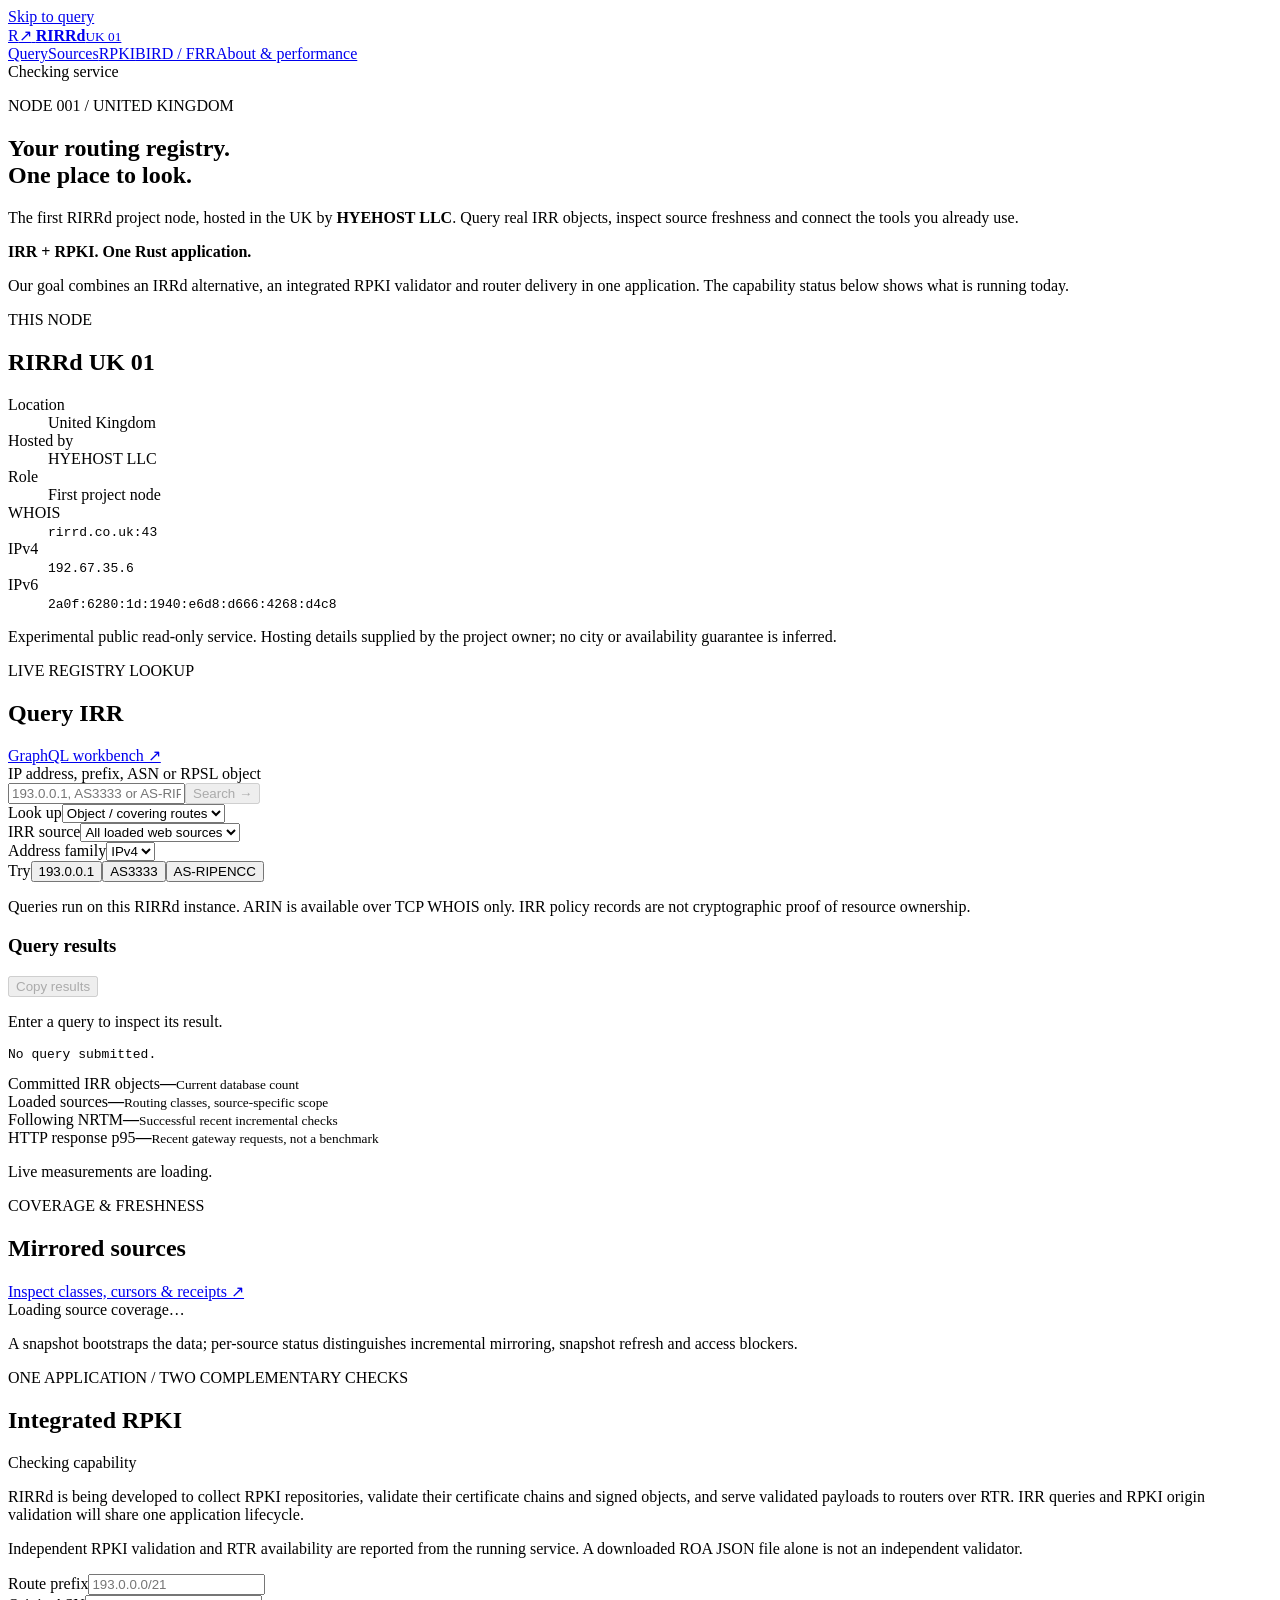
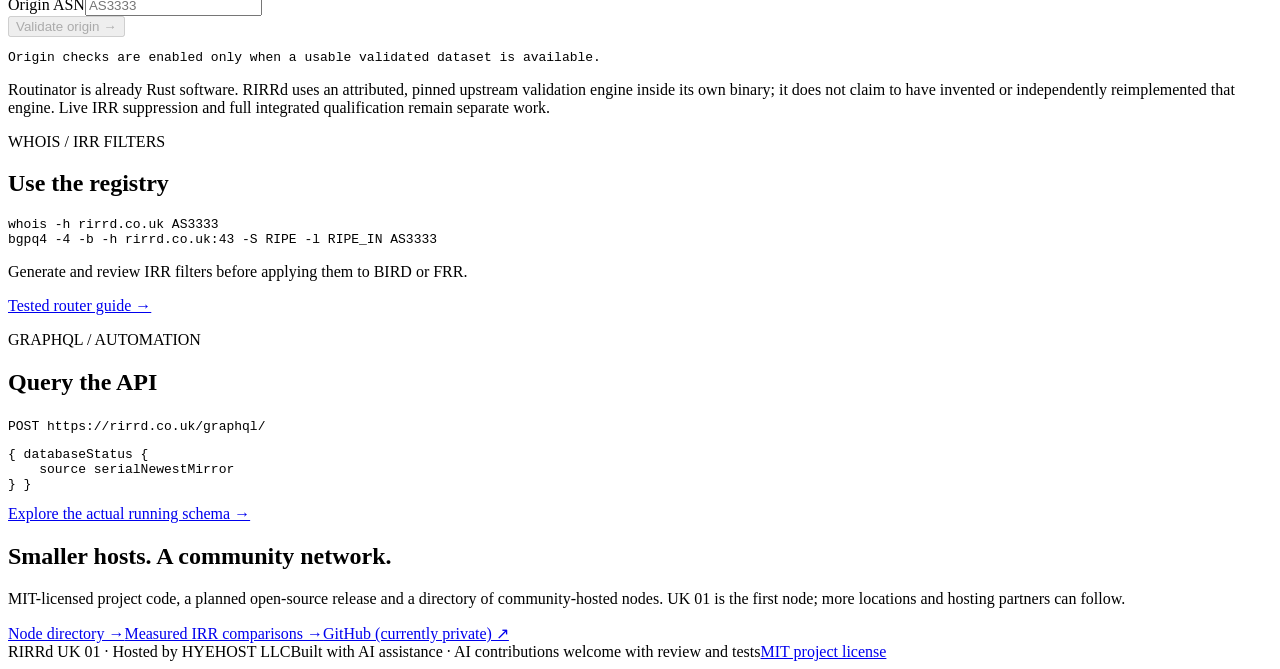
==== web/node/index.html @ 01797d98 "Make the first UK node portal primary and attribute hosting to HYEHOST LLC" ====
<!doctype html>
<html lang="en"><head><meta charset="utf-8"><meta name="viewport" content="width=device-width,initial-scale=1"><meta name="theme-color" content="#111f27"><title>RIRRd UK 01 · IRR &amp; RPKI</title><meta name="description" content="The first RIRRd project node: a public experimental Internet Routing Registry in the United Kingdom, hosted by HYEHOST LLC. Query live IRR data and follow integrated RPKI development."><link rel="stylesheet" href="/node.css"><script src="/node.js" defer></script></head>
<body><a class="skip" href="#main">Skip to query</a><header class="shell"><a class="brand" href="/">R<span>↗</span> <strong>RIRRd</strong><small>UK 01</small></a><nav aria-label="Main"><a href="#query">Query</a><a href="/dashboard/#sources">Sources</a><a href="#rpki">RPKI</a><a href="/guides/routers/">BIRD / FRR</a><a href="/project/">About &amp; performance</a></nav><span id="node-status" class="pill">Checking service</span></header>
<main id="main" class="shell"><section class="intro"><div><p class="eyebrow">NODE 001 / UNITED KINGDOM</p><h1>Your routing registry.<br><span>One place to look.</span></h1><p class="lead">The first RIRRd project node, hosted in the UK by <strong>HYEHOST LLC</strong>. Query real IRR objects, inspect source freshness and connect the tools you already use.</p><div class="direction"><strong>IRR + RPKI. One Rust application.</strong><p>Our goal combines an IRRd alternative, an integrated RPKI validator and router delivery in one application. The capability status below shows what is running today.</p></div></div><aside class="node"><p class="eyebrow">THIS NODE</p><h2 id="node-name">RIRRd UK 01</h2><dl><div><dt>Location</dt><dd>United Kingdom</dd></div><div><dt>Hosted by</dt><dd>HYEHOST LLC</dd></div><div><dt>Role</dt><dd>First project node</dd></div><div><dt>WHOIS</dt><dd><code>rirrd.co.uk:43</code></dd></div><div><dt>IPv4</dt><dd><code>192.67.35.6</code></dd></div><div><dt>IPv6</dt><dd><code>2a0f:6280:1d:1940:e6d8:d666:4268:d4c8</code></dd></div></dl><p class="fine">Experimental public read-only service. Hosting details supplied by the project owner; no city or availability guarantee is inferred.</p></aside></section>
<section id="query" class="panel query"><div class="section-title"><div><p class="eyebrow">LIVE REGISTRY LOOKUP</p><h2>Query IRR</h2></div><a href="/dashboard/#api">GraphQL workbench ↗</a></div><form id="lookup"><label for="value">IP address, prefix, ASN or RPSL object</label><div class="search"><input id="value" name="query" placeholder="193.0.0.1, AS3333 or AS-RIPENCC" maxlength="256" spellcheck="false" autocomplete="off" required><button id="submit" type="submit" disabled>Search →</button></div><div class="options"><div><label for="kind">Look up</label><select id="kind"><option value="object">Object / covering routes</option><option value="exact">Exact route prefix</option><option value="origin">Prefixes by origin ASN</option><option value="set">Expand AS-set prefixes</option></select></div><div><label for="source">IRR source</label><select id="source"><option value="">All loaded web sources</option></select></div><div><label for="family">Address family</label><select id="family"><option value="4">IPv4</option><option value="6">IPv6</option></select></div></div><div class="examples"><span>Try</span><button type="button" data-example="193.0.0.1">193.0.0.1</button><button type="button" data-example="AS3333">AS3333</button><button type="button" data-example="AS-RIPENCC">AS-RIPENCC</button></div></form><p class="fine">Queries run on this RIRRd instance. ARIN is available over TCP WHOIS only. IRR policy records are not cryptographic proof of resource ownership.</p><div class="result-head"><h3>Query results</h3><button id="copy" class="quiet" type="button" disabled>Copy results</button></div><p id="query-status" class="result-status" role="status" aria-live="polite">Enter a query to inspect its result.</p><pre id="result" tabindex="0" aria-label="Registry response">No query submitted.</pre></section>
<section class="measurements" aria-label="Live service status"><article><span>Committed IRR objects</span><strong id="objects">—</strong><small>Current database count</small></article><article><span>Loaded sources</span><strong id="sources">—</strong><small>Routing classes, source-specific scope</small></article><article><span>Following NRTM</span><strong id="mirrors">—</strong><small>Successful recent incremental checks</small></article><article><span>HTTP response p95</span><strong id="latency">—</strong><small>Recent gateway requests, not a benchmark</small></article></section><p class="fine" id="observed">Live measurements are loading.</p>
<section class="panel"><div class="section-title"><div><p class="eyebrow">COVERAGE &amp; FRESHNESS</p><h2>Mirrored sources</h2></div><a href="/dashboard/#sources">Inspect classes, cursors &amp; receipts ↗</a></div><div id="source-list" class="source-list" aria-live="polite">Loading source coverage…</div><p id="source-note" class="fine">A snapshot bootstraps the data; per-source status distinguishes incremental mirroring, snapshot refresh and access blockers.</p></section>
<section id="rpki" class="panel"><div class="section-title"><div><p class="eyebrow">ONE APPLICATION / TWO COMPLEMENTARY CHECKS</p><h2>Integrated RPKI</h2></div><span id="rpki-state" class="pill amber">Checking capability</span></div><p>RIRRd is being developed to collect RPKI repositories, validate their certificate chains and signed objects, and serve validated payloads to routers over RTR. IRR queries and RPKI origin validation will share one application lifecycle.</p><p id="rpki-detail" role="status">Independent RPKI validation and RTR availability are reported from the running service. A downloaded ROA JSON file alone is not an independent validator.</p><div id="rpki-stats" class="rpki-stats"></div><form id="rpki-form"><div class="options"><div><label for="rpki-prefix">Route prefix</label><input id="rpki-prefix" placeholder="193.0.0.0/21" maxlength="64" required></div><div><label for="rpki-origin">Origin ASN</label><input id="rpki-origin" placeholder="AS3333" maxlength="12" required></div><button id="rpki-submit" type="submit" disabled>Validate origin →</button></div></form><pre id="rpki-result" tabindex="0" aria-label="RPKI validation result">Origin checks are enabled only when a usable validated dataset is available.</pre><p class="fine">Routinator is already Rust software. RIRRd uses an attributed, pinned upstream validation engine inside its own binary; it does not claim to have invented or independently reimplemented that engine. Live IRR suppression and full integrated qualification remain separate work.</p></section>
<section class="connect"><article class="panel"><p class="eyebrow">WHOIS / IRR FILTERS</p><h2>Use the registry</h2><pre>whois -h rirrd.co.uk AS3333
bgpq4 -4 -b -h rirrd.co.uk:43 -S RIPE -l RIPE_IN AS3333</pre><p>Generate and review IRR filters before applying them to BIRD or FRR.</p><a href="/guides/routers/">Tested router guide →</a></article><article class="panel"><p class="eyebrow">GRAPHQL / AUTOMATION</p><h2>Query the API</h2><code>POST https://rirrd.co.uk/graphql/</code><pre>{ databaseStatus {
    source serialNewestMirror
} }</pre><a href="/dashboard/#api">Explore the actual running schema →</a></article></section>
<section class="project"><h2>Smaller hosts. A community network.</h2><p>MIT-licensed project code, a planned open-source release and a directory of community-hosted nodes. UK 01 is the first node; more locations and hosting partners can follow.</p><div><a href="/dashboard/#network">Node directory →</a><a href="/project/#performance">Measured IRR comparisons →</a><a href="https://github.com/Peravix/Rirrd">GitHub (currently private) ↗</a></div></section></main>
<footer class="shell"><span>RIRRd UK 01 · Hosted by HYEHOST LLC</span><span>Built with AI assistance · AI contributions welcome with review and tests</span><a href="/license.txt">MIT project license</a></footer></body></html>
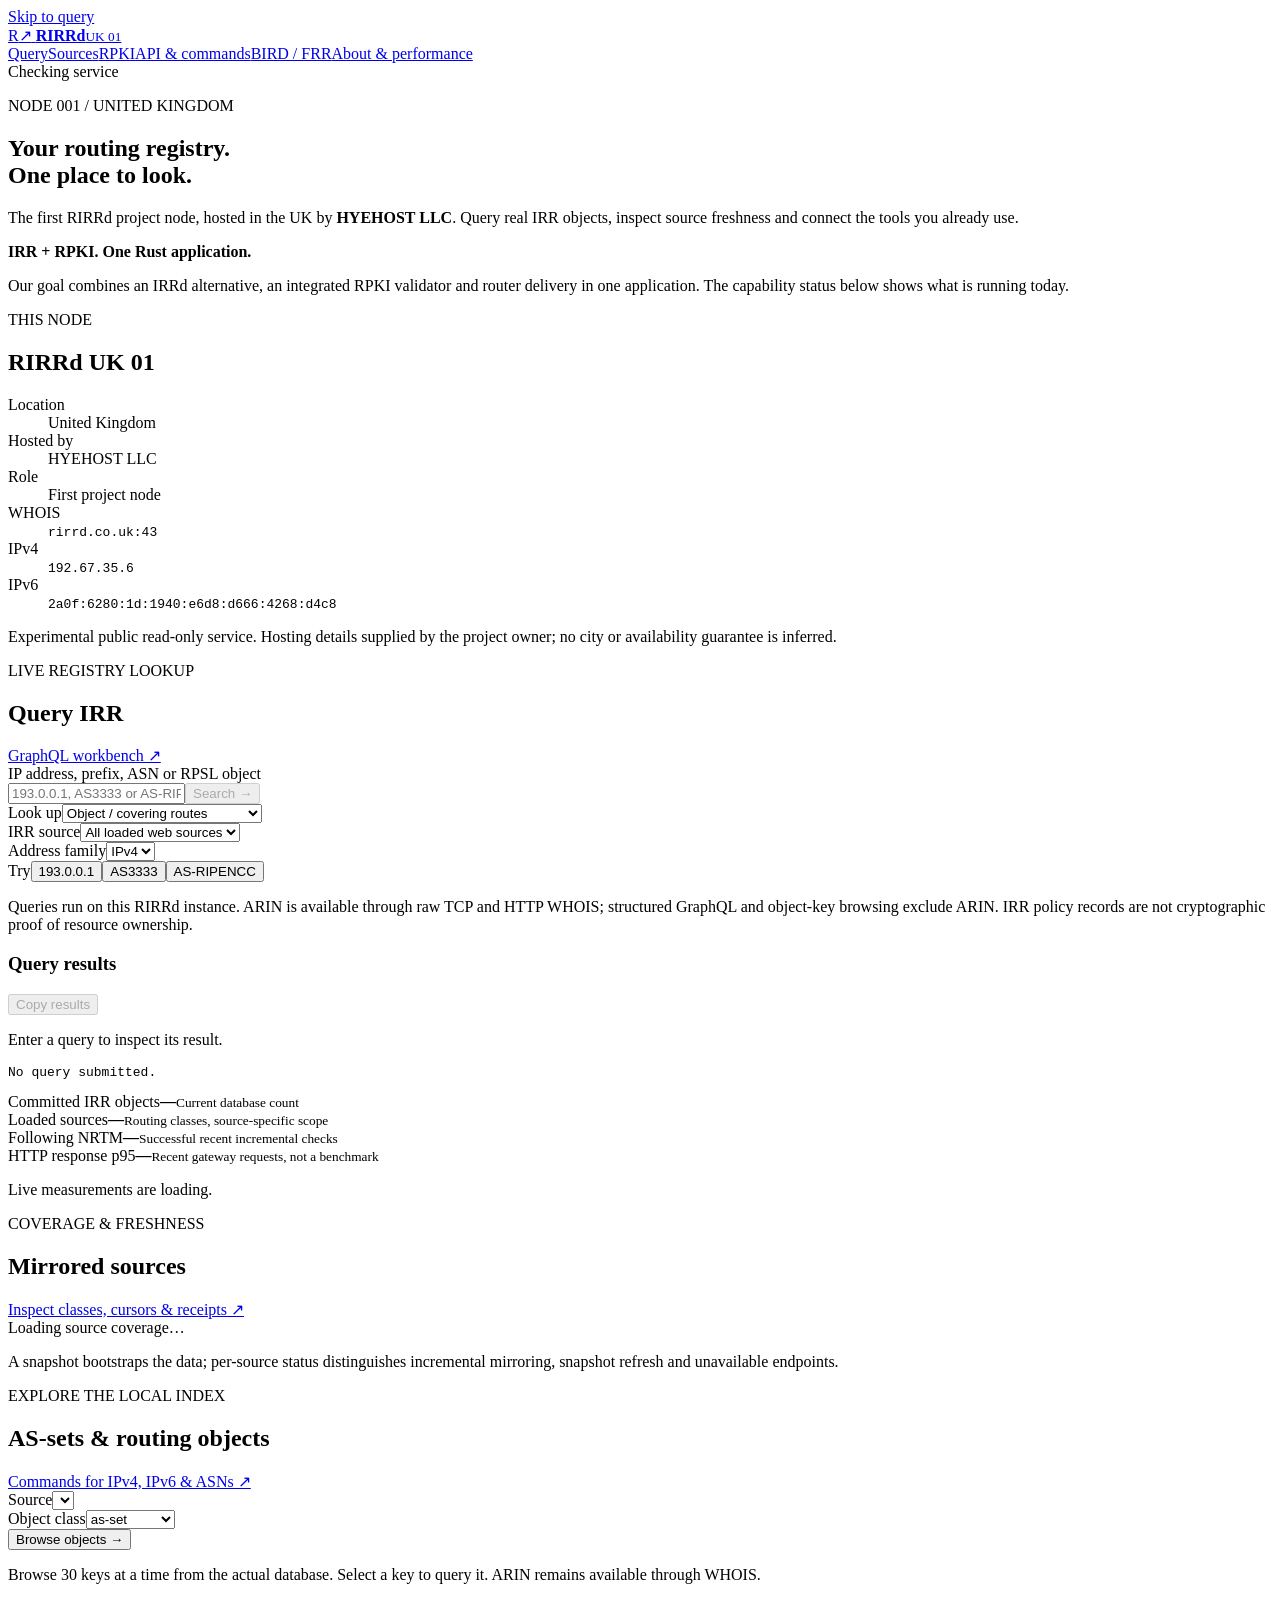
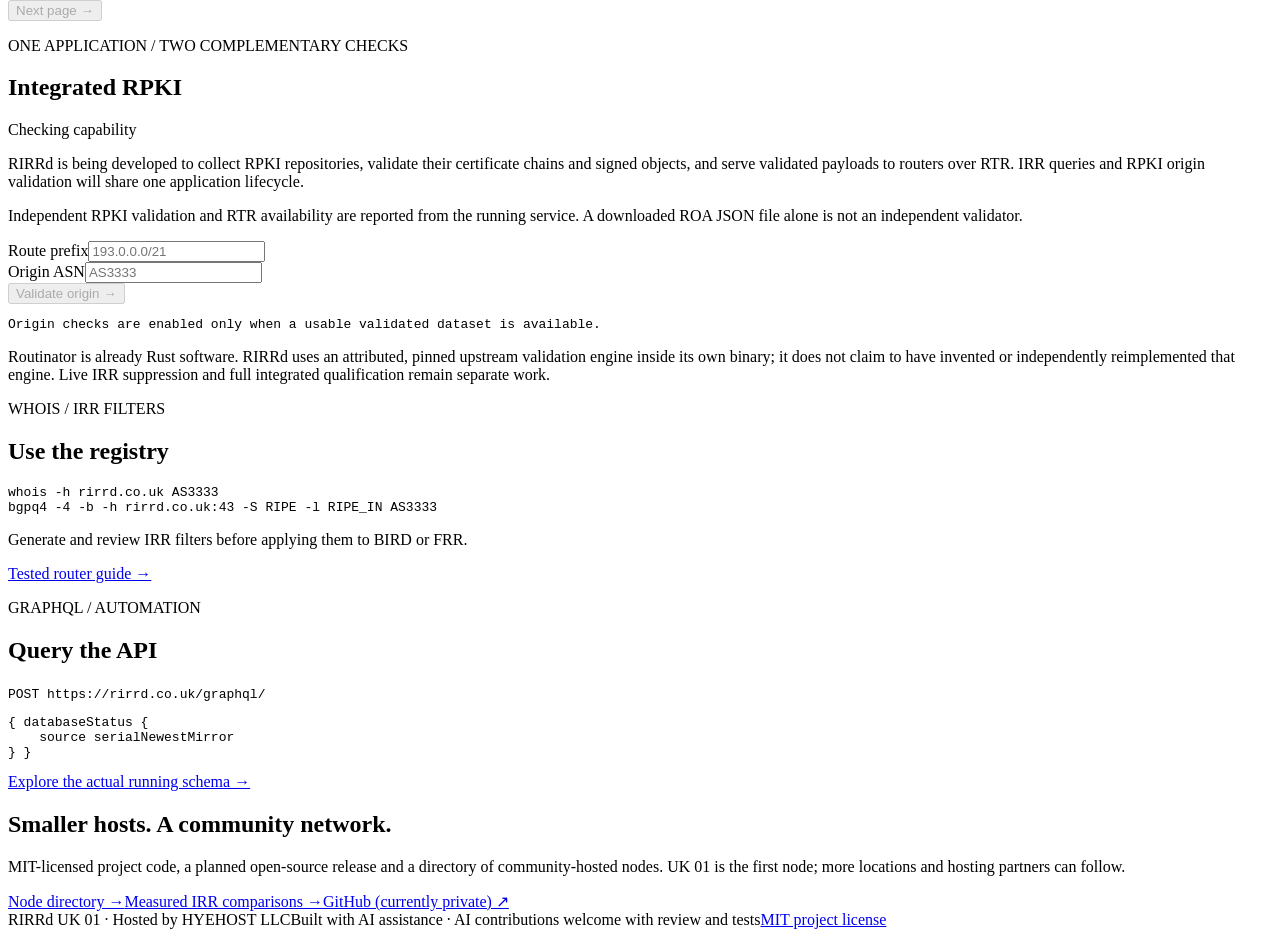
==== commit 224b98fc: "Use public IRR feeds and expose live routing classes, set browsing and command guide" ====
--- a/web/node/index.html
+++ b/web/node/index.html
@@ -1,10 +1,11 @@
 <!doctype html>
 <html lang="en"><head><meta charset="utf-8"><meta name="viewport" content="width=device-width,initial-scale=1"><meta name="theme-color" content="#111f27"><title>RIRRd UK 01 · IRR &amp; RPKI</title><meta name="description" content="The first RIRRd project node: a public experimental Internet Routing Registry in the United Kingdom, hosted by HYEHOST LLC. Query live IRR data and follow integrated RPKI development."><link rel="stylesheet" href="/node.css"><script src="/node.js" defer></script></head>
-<body><a class="skip" href="#main">Skip to query</a><header class="shell"><a class="brand" href="/">R<span>↗</span> <strong>RIRRd</strong><small>UK 01</small></a><nav aria-label="Main"><a href="#query">Query</a><a href="/dashboard/#sources">Sources</a><a href="#rpki">RPKI</a><a href="/guides/routers/">BIRD / FRR</a><a href="/project/">About &amp; performance</a></nav><span id="node-status" class="pill">Checking service</span></header>
+<body><a class="skip" href="#main">Skip to query</a><header class="shell"><a class="brand" href="/">R<span>↗</span> <strong>RIRRd</strong><small>UK 01</small></a><nav aria-label="Main"><a href="#query">Query</a><a href="/dashboard/#sources">Sources</a><a href="#rpki">RPKI</a><a href="/guides/api/">API &amp; commands</a><a href="/guides/routers/">BIRD / FRR</a><a href="/project/">About &amp; performance</a></nav><span id="node-status" class="pill">Checking service</span></header>
 <main id="main" class="shell"><section class="intro"><div><p class="eyebrow">NODE 001 / UNITED KINGDOM</p><h1>Your routing registry.<br><span>One place to look.</span></h1><p class="lead">The first RIRRd project node, hosted in the UK by <strong>HYEHOST LLC</strong>. Query real IRR objects, inspect source freshness and connect the tools you already use.</p><div class="direction"><strong>IRR + RPKI. One Rust application.</strong><p>Our goal combines an IRRd alternative, an integrated RPKI validator and router delivery in one application. The capability status below shows what is running today.</p></div></div><aside class="node"><p class="eyebrow">THIS NODE</p><h2 id="node-name">RIRRd UK 01</h2><dl><div><dt>Location</dt><dd>United Kingdom</dd></div><div><dt>Hosted by</dt><dd>HYEHOST LLC</dd></div><div><dt>Role</dt><dd>First project node</dd></div><div><dt>WHOIS</dt><dd><code>rirrd.co.uk:43</code></dd></div><div><dt>IPv4</dt><dd><code>192.67.35.6</code></dd></div><div><dt>IPv6</dt><dd><code>2a0f:6280:1d:1940:e6d8:d666:4268:d4c8</code></dd></div></dl><p class="fine">Experimental public read-only service. Hosting details supplied by the project owner; no city or availability guarantee is inferred.</p></aside></section>
-<section id="query" class="panel query"><div class="section-title"><div><p class="eyebrow">LIVE REGISTRY LOOKUP</p><h2>Query IRR</h2></div><a href="/dashboard/#api">GraphQL workbench ↗</a></div><form id="lookup"><label for="value">IP address, prefix, ASN or RPSL object</label><div class="search"><input id="value" name="query" placeholder="193.0.0.1, AS3333 or AS-RIPENCC" maxlength="256" spellcheck="false" autocomplete="off" required><button id="submit" type="submit" disabled>Search →</button></div><div class="options"><div><label for="kind">Look up</label><select id="kind"><option value="object">Object / covering routes</option><option value="exact">Exact route prefix</option><option value="origin">Prefixes by origin ASN</option><option value="set">Expand AS-set prefixes</option></select></div><div><label for="source">IRR source</label><select id="source"><option value="">All loaded web sources</option></select></div><div><label for="family">Address family</label><select id="family"><option value="4">IPv4</option><option value="6">IPv6</option></select></div></div><div class="examples"><span>Try</span><button type="button" data-example="193.0.0.1">193.0.0.1</button><button type="button" data-example="AS3333">AS3333</button><button type="button" data-example="AS-RIPENCC">AS-RIPENCC</button></div></form><p class="fine">Queries run on this RIRRd instance. ARIN is available over TCP WHOIS only. IRR policy records are not cryptographic proof of resource ownership.</p><div class="result-head"><h3>Query results</h3><button id="copy" class="quiet" type="button" disabled>Copy results</button></div><p id="query-status" class="result-status" role="status" aria-live="polite">Enter a query to inspect its result.</p><pre id="result" tabindex="0" aria-label="Registry response">No query submitted.</pre></section>
+<section id="query" class="panel query"><div class="section-title"><div><p class="eyebrow">LIVE REGISTRY LOOKUP</p><h2>Query IRR</h2></div><a href="/dashboard/#api">GraphQL workbench ↗</a></div><form id="lookup"><label for="value">IP address, prefix, ASN or RPSL object</label><div class="search"><input id="value" name="query" placeholder="193.0.0.1, AS3333 or AS-RIPENCC" maxlength="256" spellcheck="false" autocomplete="off" required><button id="submit" type="submit" disabled>Search →</button></div><div class="options"><div><label for="kind">Look up</label><select id="kind"><option value="object">Object / covering routes</option><option value="exact">Exact route prefix</option><option value="origin">Prefixes by origin ASN</option><option value="set">Expand AS-set prefixes</option><option value="recursive">All ASNs in AS-set (recursive)</option><option value="members">Direct set members</option></select></div><div><label for="source">IRR source</label><select id="source"><option value="">All loaded web sources</option></select></div><div><label for="family">Address family</label><select id="family"><option value="4">IPv4</option><option value="6">IPv6</option></select></div></div><div class="examples"><span>Try</span><button type="button" data-example="193.0.0.1">193.0.0.1</button><button type="button" data-example="AS3333">AS3333</button><button type="button" data-example="AS-RIPENCC">AS-RIPENCC</button></div></form><p class="fine">Queries run on this RIRRd instance. ARIN is available through raw TCP and HTTP WHOIS; structured GraphQL and object-key browsing exclude ARIN. IRR policy records are not cryptographic proof of resource ownership.</p><div class="result-head"><h3>Query results</h3><button id="copy" class="quiet" type="button" disabled>Copy results</button></div><p id="query-status" class="result-status" role="status" aria-live="polite">Enter a query to inspect its result.</p><pre id="result" tabindex="0" aria-label="Registry response">No query submitted.</pre></section>
 <section class="measurements" aria-label="Live service status"><article><span>Committed IRR objects</span><strong id="objects">—</strong><small>Current database count</small></article><article><span>Loaded sources</span><strong id="sources">—</strong><small>Routing classes, source-specific scope</small></article><article><span>Following NRTM</span><strong id="mirrors">—</strong><small>Successful recent incremental checks</small></article><article><span>HTTP response p95</span><strong id="latency">—</strong><small>Recent gateway requests, not a benchmark</small></article></section><p class="fine" id="observed">Live measurements are loading.</p>
-<section class="panel"><div class="section-title"><div><p class="eyebrow">COVERAGE &amp; FRESHNESS</p><h2>Mirrored sources</h2></div><a href="/dashboard/#sources">Inspect classes, cursors &amp; receipts ↗</a></div><div id="source-list" class="source-list" aria-live="polite">Loading source coverage…</div><p id="source-note" class="fine">A snapshot bootstraps the data; per-source status distinguishes incremental mirroring, snapshot refresh and access blockers.</p></section>
+<section class="class-stats" id="class-stats" aria-label="Current routing object classes"></section><section class="panel"><div class="section-title"><div><p class="eyebrow">COVERAGE &amp; FRESHNESS</p><h2>Mirrored sources</h2></div><a href="/dashboard/#sources">Inspect classes, cursors &amp; receipts ↗</a></div><div id="source-list" class="source-list" aria-live="polite">Loading source coverage…</div><p id="source-note" class="fine">A snapshot bootstraps the data; per-source status distinguishes incremental mirroring, snapshot refresh and unavailable endpoints.</p></section>
+<section class="panel" id="browse"><div class="section-title"><div><p class="eyebrow">EXPLORE THE LOCAL INDEX</p><h2>AS-sets &amp; routing objects</h2></div><a href="/guides/api/">Commands for IPv4, IPv6 &amp; ASNs ↗</a></div><form id="browse-form"><div class="options"><div><label for="browse-source">Source</label><select id="browse-source"></select></div><div><label for="browse-class">Object class</label><select id="browse-class"><option>as-set</option><option>aut-num</option><option>route</option><option>route6</option><option>route-set</option><option>filter-set</option><option>peering-set</option><option>rtr-set</option><option>inet-rtr</option></select></div><button id="browse-submit" type="submit">Browse objects →</button></div></form><p id="browse-status" role="status" class="fine">Browse 30 keys at a time from the actual database. Select a key to query it. ARIN remains available through WHOIS.</p><div id="browse-results" class="source-list"></div><button id="browse-next" class="quiet" disabled type="button">Next page →</button></section>
 <section id="rpki" class="panel"><div class="section-title"><div><p class="eyebrow">ONE APPLICATION / TWO COMPLEMENTARY CHECKS</p><h2>Integrated RPKI</h2></div><span id="rpki-state" class="pill amber">Checking capability</span></div><p>RIRRd is being developed to collect RPKI repositories, validate their certificate chains and signed objects, and serve validated payloads to routers over RTR. IRR queries and RPKI origin validation will share one application lifecycle.</p><p id="rpki-detail" role="status">Independent RPKI validation and RTR availability are reported from the running service. A downloaded ROA JSON file alone is not an independent validator.</p><div id="rpki-stats" class="rpki-stats"></div><form id="rpki-form"><div class="options"><div><label for="rpki-prefix">Route prefix</label><input id="rpki-prefix" placeholder="193.0.0.0/21" maxlength="64" required></div><div><label for="rpki-origin">Origin ASN</label><input id="rpki-origin" placeholder="AS3333" maxlength="12" required></div><button id="rpki-submit" type="submit" disabled>Validate origin →</button></div></form><pre id="rpki-result" tabindex="0" aria-label="RPKI validation result">Origin checks are enabled only when a usable validated dataset is available.</pre><p class="fine">Routinator is already Rust software. RIRRd uses an attributed, pinned upstream validation engine inside its own binary; it does not claim to have invented or independently reimplemented that engine. Live IRR suppression and full integrated qualification remain separate work.</p></section>
 <section class="connect"><article class="panel"><p class="eyebrow">WHOIS / IRR FILTERS</p><h2>Use the registry</h2><pre>whois -h rirrd.co.uk AS3333
 bgpq4 -4 -b -h rirrd.co.uk:43 -S RIPE -l RIPE_IN AS3333</pre><p>Generate and review IRR filters before applying them to BIRD or FRR.</p><a href="/guides/routers/">Tested router guide →</a></article><article class="panel"><p class="eyebrow">GRAPHQL / AUTOMATION</p><h2>Query the API</h2><code>POST https://rirrd.co.uk/graphql/</code><pre>{ databaseStatus {
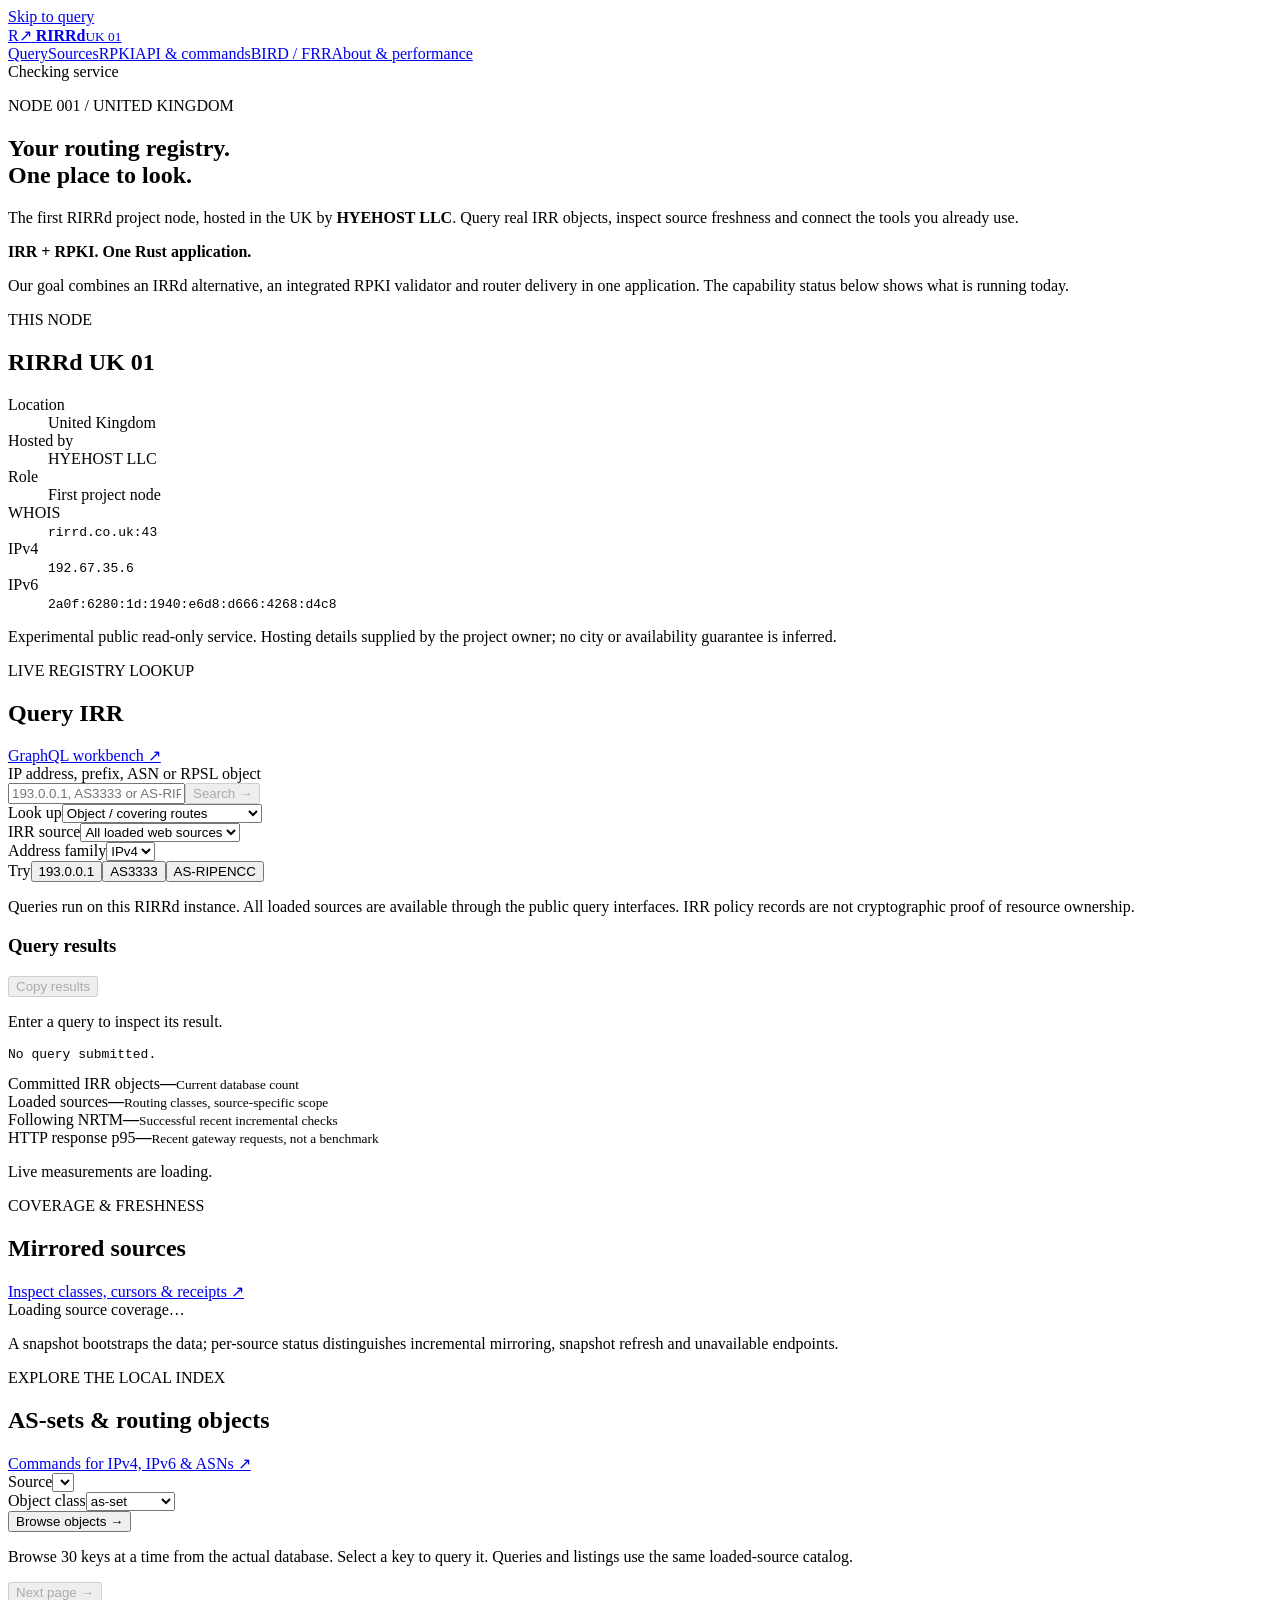
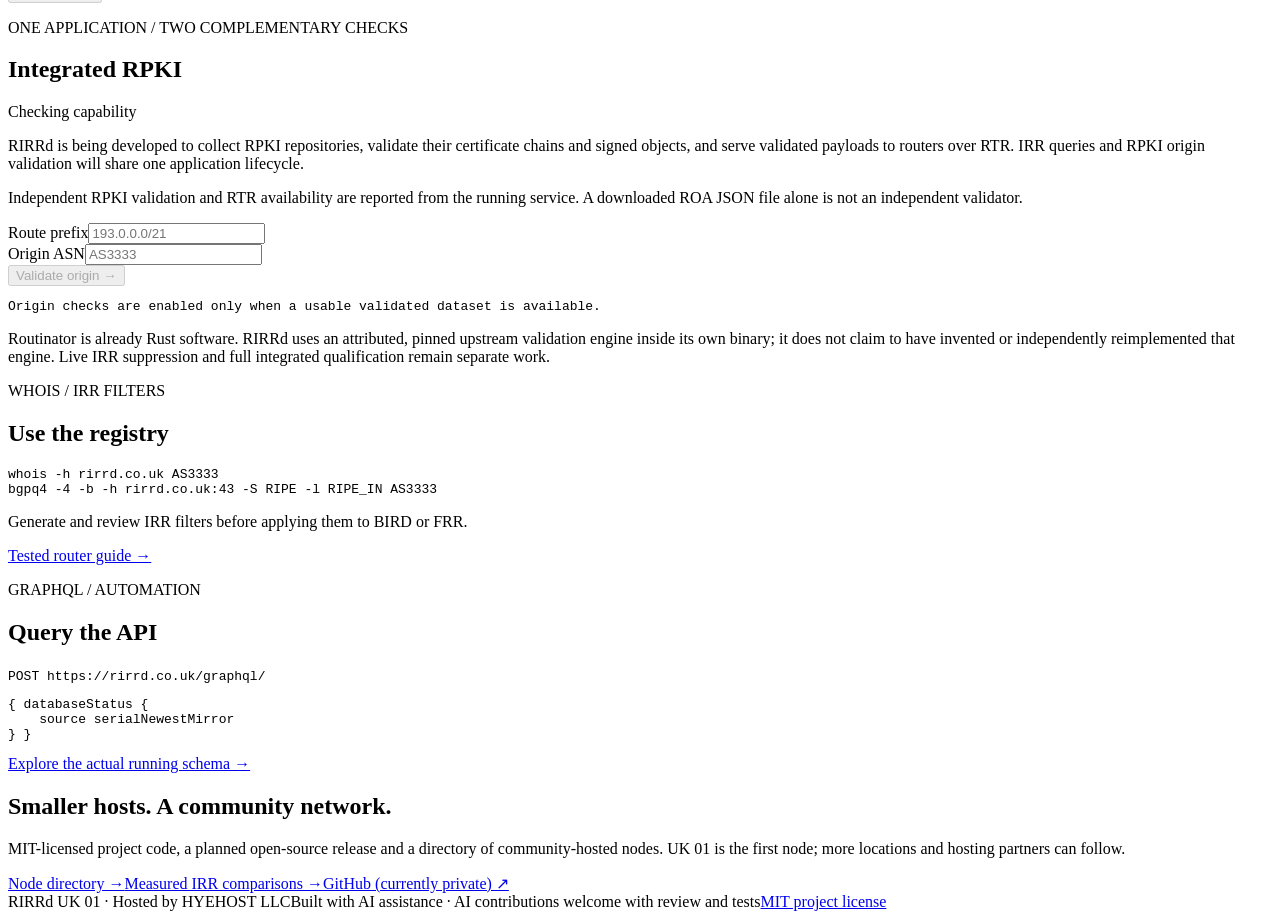
==== commit ec768479: "Serve every loaded IRR source across the public query interfaces" ====
--- a/web/node/index.html
+++ b/web/node/index.html
@@ -2,10 +2,10 @@
 <html lang="en"><head><meta charset="utf-8"><meta name="viewport" content="width=device-width,initial-scale=1"><meta name="theme-color" content="#111f27"><title>RIRRd UK 01 · IRR &amp; RPKI</title><meta name="description" content="The first RIRRd project node: a public experimental Internet Routing Registry in the United Kingdom, hosted by HYEHOST LLC. Query live IRR data and follow integrated RPKI development."><link rel="stylesheet" href="/node.css"><script src="/node.js" defer></script></head>
 <body><a class="skip" href="#main">Skip to query</a><header class="shell"><a class="brand" href="/">R<span>↗</span> <strong>RIRRd</strong><small>UK 01</small></a><nav aria-label="Main"><a href="#query">Query</a><a href="/dashboard/#sources">Sources</a><a href="#rpki">RPKI</a><a href="/guides/api/">API &amp; commands</a><a href="/guides/routers/">BIRD / FRR</a><a href="/project/">About &amp; performance</a></nav><span id="node-status" class="pill">Checking service</span></header>
 <main id="main" class="shell"><section class="intro"><div><p class="eyebrow">NODE 001 / UNITED KINGDOM</p><h1>Your routing registry.<br><span>One place to look.</span></h1><p class="lead">The first RIRRd project node, hosted in the UK by <strong>HYEHOST LLC</strong>. Query real IRR objects, inspect source freshness and connect the tools you already use.</p><div class="direction"><strong>IRR + RPKI. One Rust application.</strong><p>Our goal combines an IRRd alternative, an integrated RPKI validator and router delivery in one application. The capability status below shows what is running today.</p></div></div><aside class="node"><p class="eyebrow">THIS NODE</p><h2 id="node-name">RIRRd UK 01</h2><dl><div><dt>Location</dt><dd>United Kingdom</dd></div><div><dt>Hosted by</dt><dd>HYEHOST LLC</dd></div><div><dt>Role</dt><dd>First project node</dd></div><div><dt>WHOIS</dt><dd><code>rirrd.co.uk:43</code></dd></div><div><dt>IPv4</dt><dd><code>192.67.35.6</code></dd></div><div><dt>IPv6</dt><dd><code>2a0f:6280:1d:1940:e6d8:d666:4268:d4c8</code></dd></div></dl><p class="fine">Experimental public read-only service. Hosting details supplied by the project owner; no city or availability guarantee is inferred.</p></aside></section>
-<section id="query" class="panel query"><div class="section-title"><div><p class="eyebrow">LIVE REGISTRY LOOKUP</p><h2>Query IRR</h2></div><a href="/dashboard/#api">GraphQL workbench ↗</a></div><form id="lookup"><label for="value">IP address, prefix, ASN or RPSL object</label><div class="search"><input id="value" name="query" placeholder="193.0.0.1, AS3333 or AS-RIPENCC" maxlength="256" spellcheck="false" autocomplete="off" required><button id="submit" type="submit" disabled>Search →</button></div><div class="options"><div><label for="kind">Look up</label><select id="kind"><option value="object">Object / covering routes</option><option value="exact">Exact route prefix</option><option value="origin">Prefixes by origin ASN</option><option value="set">Expand AS-set prefixes</option><option value="recursive">All ASNs in AS-set (recursive)</option><option value="members">Direct set members</option></select></div><div><label for="source">IRR source</label><select id="source"><option value="">All loaded web sources</option></select></div><div><label for="family">Address family</label><select id="family"><option value="4">IPv4</option><option value="6">IPv6</option></select></div></div><div class="examples"><span>Try</span><button type="button" data-example="193.0.0.1">193.0.0.1</button><button type="button" data-example="AS3333">AS3333</button><button type="button" data-example="AS-RIPENCC">AS-RIPENCC</button></div></form><p class="fine">Queries run on this RIRRd instance. ARIN is available through raw TCP and HTTP WHOIS; structured GraphQL and object-key browsing exclude ARIN. IRR policy records are not cryptographic proof of resource ownership.</p><div class="result-head"><h3>Query results</h3><button id="copy" class="quiet" type="button" disabled>Copy results</button></div><p id="query-status" class="result-status" role="status" aria-live="polite">Enter a query to inspect its result.</p><pre id="result" tabindex="0" aria-label="Registry response">No query submitted.</pre></section>
+<section id="query" class="panel query"><div class="section-title"><div><p class="eyebrow">LIVE REGISTRY LOOKUP</p><h2>Query IRR</h2></div><a href="/dashboard/#api">GraphQL workbench ↗</a></div><form id="lookup"><label for="value">IP address, prefix, ASN or RPSL object</label><div class="search"><input id="value" name="query" placeholder="193.0.0.1, AS3333 or AS-RIPENCC" maxlength="256" spellcheck="false" autocomplete="off" required><button id="submit" type="submit" disabled>Search →</button></div><div class="options"><div><label for="kind">Look up</label><select id="kind"><option value="object">Object / covering routes</option><option value="exact">Exact route prefix</option><option value="origin">Prefixes by origin ASN</option><option value="set">Expand AS-set prefixes</option><option value="recursive">All ASNs in AS-set (recursive)</option><option value="members">Direct set members</option></select></div><div><label for="source">IRR source</label><select id="source"><option value="">All loaded web sources</option></select></div><div><label for="family">Address family</label><select id="family"><option value="4">IPv4</option><option value="6">IPv6</option></select></div></div><div class="examples"><span>Try</span><button type="button" data-example="193.0.0.1">193.0.0.1</button><button type="button" data-example="AS3333">AS3333</button><button type="button" data-example="AS-RIPENCC">AS-RIPENCC</button></div></form><p class="fine">Queries run on this RIRRd instance. All loaded sources are available through the public query interfaces. IRR policy records are not cryptographic proof of resource ownership.</p><div class="result-head"><h3>Query results</h3><button id="copy" class="quiet" type="button" disabled>Copy results</button></div><p id="query-status" class="result-status" role="status" aria-live="polite">Enter a query to inspect its result.</p><pre id="result" tabindex="0" aria-label="Registry response">No query submitted.</pre></section>
 <section class="measurements" aria-label="Live service status"><article><span>Committed IRR objects</span><strong id="objects">—</strong><small>Current database count</small></article><article><span>Loaded sources</span><strong id="sources">—</strong><small>Routing classes, source-specific scope</small></article><article><span>Following NRTM</span><strong id="mirrors">—</strong><small>Successful recent incremental checks</small></article><article><span>HTTP response p95</span><strong id="latency">—</strong><small>Recent gateway requests, not a benchmark</small></article></section><p class="fine" id="observed">Live measurements are loading.</p>
 <section class="class-stats" id="class-stats" aria-label="Current routing object classes"></section><section class="panel"><div class="section-title"><div><p class="eyebrow">COVERAGE &amp; FRESHNESS</p><h2>Mirrored sources</h2></div><a href="/dashboard/#sources">Inspect classes, cursors &amp; receipts ↗</a></div><div id="source-list" class="source-list" aria-live="polite">Loading source coverage…</div><p id="source-note" class="fine">A snapshot bootstraps the data; per-source status distinguishes incremental mirroring, snapshot refresh and unavailable endpoints.</p></section>
-<section class="panel" id="browse"><div class="section-title"><div><p class="eyebrow">EXPLORE THE LOCAL INDEX</p><h2>AS-sets &amp; routing objects</h2></div><a href="/guides/api/">Commands for IPv4, IPv6 &amp; ASNs ↗</a></div><form id="browse-form"><div class="options"><div><label for="browse-source">Source</label><select id="browse-source"></select></div><div><label for="browse-class">Object class</label><select id="browse-class"><option>as-set</option><option>aut-num</option><option>route</option><option>route6</option><option>route-set</option><option>filter-set</option><option>peering-set</option><option>rtr-set</option><option>inet-rtr</option></select></div><button id="browse-submit" type="submit">Browse objects →</button></div></form><p id="browse-status" role="status" class="fine">Browse 30 keys at a time from the actual database. Select a key to query it. ARIN remains available through WHOIS.</p><div id="browse-results" class="source-list"></div><button id="browse-next" class="quiet" disabled type="button">Next page →</button></section>
+<section class="panel" id="browse"><div class="section-title"><div><p class="eyebrow">EXPLORE THE LOCAL INDEX</p><h2>AS-sets &amp; routing objects</h2></div><a href="/guides/api/">Commands for IPv4, IPv6 &amp; ASNs ↗</a></div><form id="browse-form"><div class="options"><div><label for="browse-source">Source</label><select id="browse-source"></select></div><div><label for="browse-class">Object class</label><select id="browse-class"><option>as-set</option><option>aut-num</option><option>route</option><option>route6</option><option>route-set</option><option>filter-set</option><option>peering-set</option><option>rtr-set</option><option>inet-rtr</option></select></div><button id="browse-submit" type="submit">Browse objects →</button></div></form><p id="browse-status" role="status" class="fine">Browse 30 keys at a time from the actual database. Select a key to query it. Queries and listings use the same loaded-source catalog.</p><div id="browse-results" class="source-list"></div><button id="browse-next" class="quiet" disabled type="button">Next page →</button></section>
 <section id="rpki" class="panel"><div class="section-title"><div><p class="eyebrow">ONE APPLICATION / TWO COMPLEMENTARY CHECKS</p><h2>Integrated RPKI</h2></div><span id="rpki-state" class="pill amber">Checking capability</span></div><p>RIRRd is being developed to collect RPKI repositories, validate their certificate chains and signed objects, and serve validated payloads to routers over RTR. IRR queries and RPKI origin validation will share one application lifecycle.</p><p id="rpki-detail" role="status">Independent RPKI validation and RTR availability are reported from the running service. A downloaded ROA JSON file alone is not an independent validator.</p><div id="rpki-stats" class="rpki-stats"></div><form id="rpki-form"><div class="options"><div><label for="rpki-prefix">Route prefix</label><input id="rpki-prefix" placeholder="193.0.0.0/21" maxlength="64" required></div><div><label for="rpki-origin">Origin ASN</label><input id="rpki-origin" placeholder="AS3333" maxlength="12" required></div><button id="rpki-submit" type="submit" disabled>Validate origin →</button></div></form><pre id="rpki-result" tabindex="0" aria-label="RPKI validation result">Origin checks are enabled only when a usable validated dataset is available.</pre><p class="fine">Routinator is already Rust software. RIRRd uses an attributed, pinned upstream validation engine inside its own binary; it does not claim to have invented or independently reimplemented that engine. Live IRR suppression and full integrated qualification remain separate work.</p></section>
 <section class="connect"><article class="panel"><p class="eyebrow">WHOIS / IRR FILTERS</p><h2>Use the registry</h2><pre>whois -h rirrd.co.uk AS3333
 bgpq4 -4 -b -h rirrd.co.uk:43 -S RIPE -l RIPE_IN AS3333</pre><p>Generate and review IRR filters before applying them to BIRD or FRR.</p><a href="/guides/routers/">Tested router guide →</a></article><article class="panel"><p class="eyebrow">GRAPHQL / AUTOMATION</p><h2>Query the API</h2><code>POST https://rirrd.co.uk/graphql/</code><pre>{ databaseStatus {
